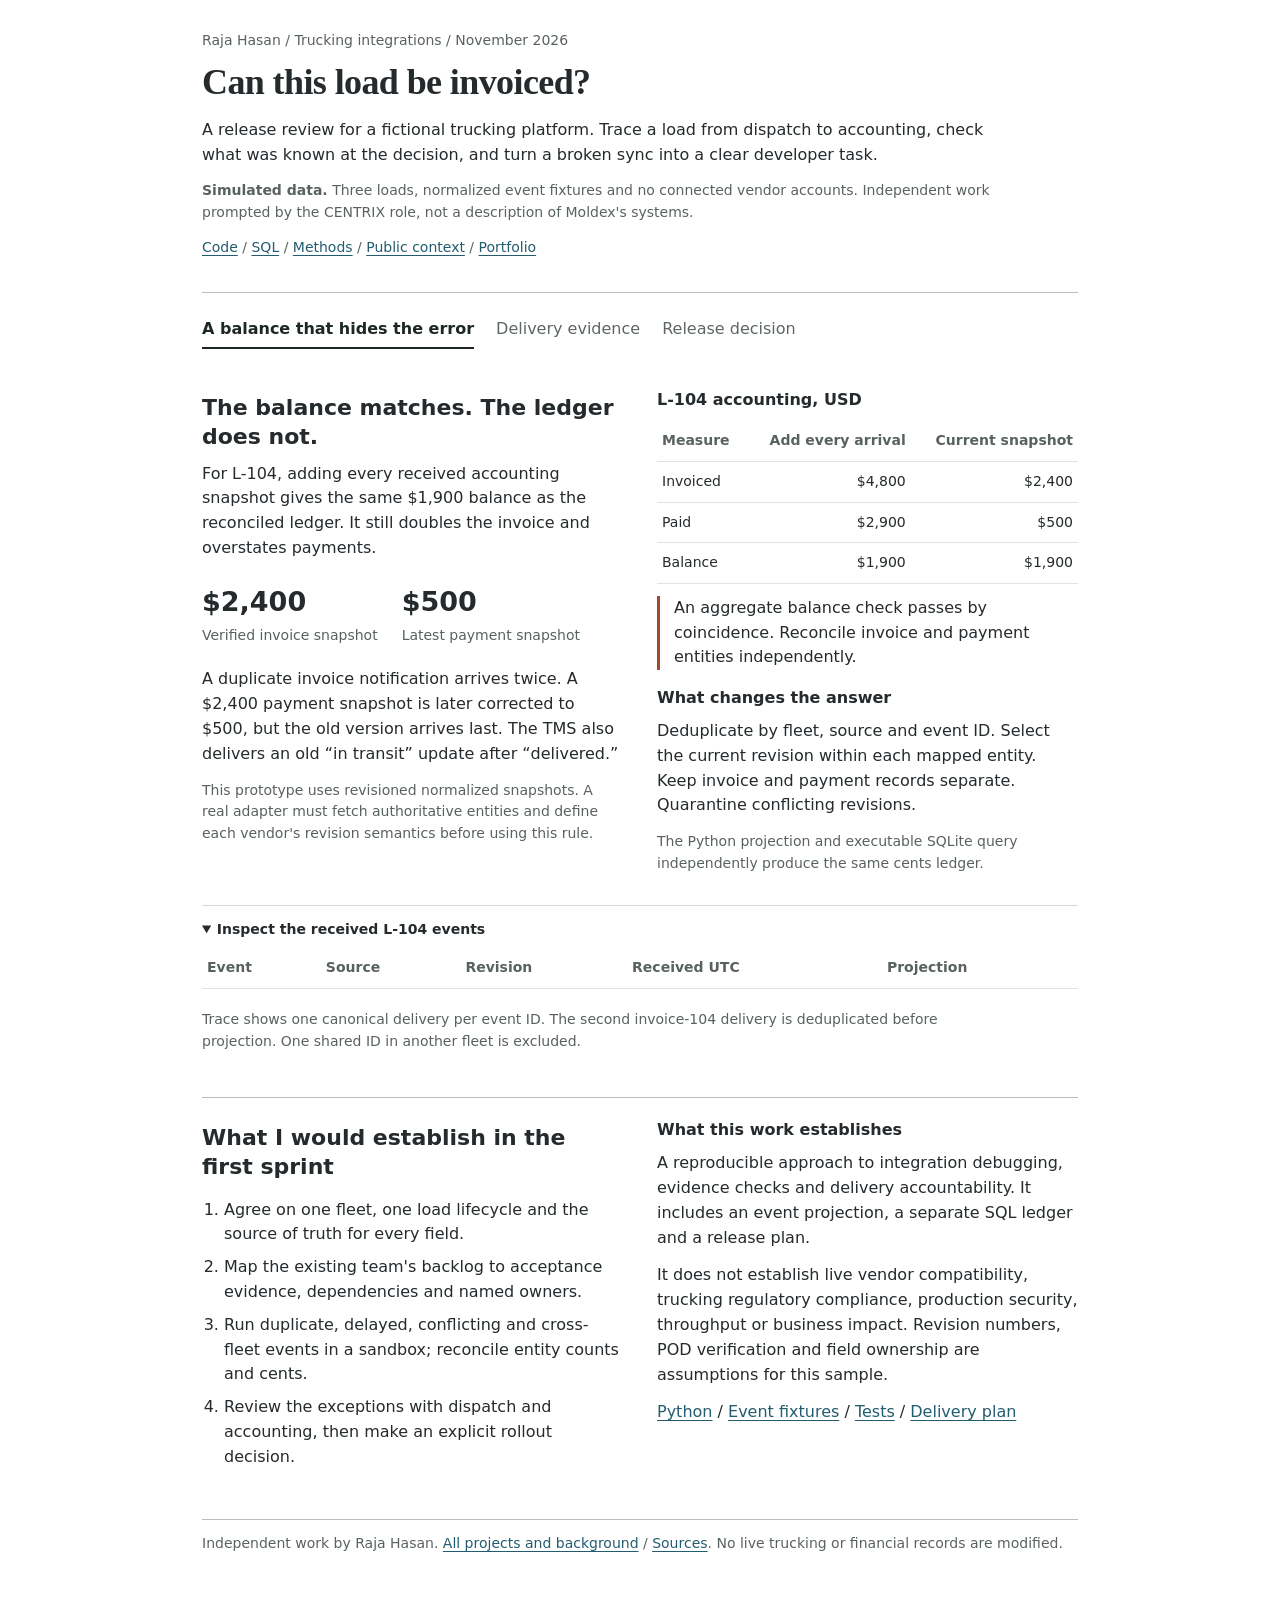
==== report-template.html @ f8e70044 "Add reproducible trucking integration release review" ====
<!doctype html><html lang="en"><head><meta charset="utf-8"><meta name="viewport" content="width=device-width,initial-scale=1"><title>Can this load be invoiced? An integration release review</title><link rel="stylesheet" href="style.css"></head><body><main><header><p class="byline">Raja Hasan / Trucking integrations / November 2026</p><h1>Can this load be invoiced?</h1><p>A release review for a fictional trucking platform. Trace a load from dispatch to accounting, check what was known at the decision, and turn a broken sync into a clear developer task.</p><p class="small"><strong>Simulated data.</strong> Three loads, normalized event fixtures and no connected vendor accounts. Independent work prompted by the CENTRIX role, not a description of Moldex's systems.</p><p class="small"><a href="https://github.com/rhasan55/load-release">Code</a> / <a href="ledger.sql">SQL</a> / <a href="methods.md">Methods</a> / <a href="sources.md">Public context</a> / <a href="https://hasanmraja.com">Portfolio</a></p></header><nav aria-label="Choose a case"><button data-case="ledger" aria-pressed="true">A balance that hides the error</button><button data-case="evidence" aria-pressed="false">Delivery evidence</button><button data-case="release" aria-pressed="false">Release decision</button></nav>
<section class="section case" id="ledger"><div class="grid"><div><h2>The balance matches. The ledger does not.</h2><p>For L-104, adding every received accounting snapshot gives the same $1,900 balance as the reconciled ledger. It still doubles the invoice and overstates payments.</p><div class="metrics"><div class="metric"><b>$2,400</b><span>Verified invoice snapshot</span></div><div class="metric"><b>$500</b><span>Latest payment snapshot</span></div></div><p>A duplicate invoice notification arrives twice. A $2,400 payment snapshot is later corrected to $500, but the old version arrives last. The TMS also delivers an old “in transit” update after “delivered.”</p><p class="small">This prototype uses revisioned normalized snapshots. A real adapter must fetch authoritative entities and define each vendor's revision semantics before using this rule.</p></div><div class="panel"><h3>L-104 accounting, USD</h3><table><thead><tr><th>Measure</th><th class="num">Add every arrival</th><th class="num">Current snapshot</th></tr></thead><tbody><tr><td>Invoiced</td><td class="num">$4,800</td><td class="num">$2,400</td></tr><tr><td>Paid</td><td class="num">$2,900</td><td class="num">$500</td></tr><tr><td>Balance</td><td class="num">$1,900</td><td class="num">$1,900</td></tr></tbody></table><p class="notice">An aggregate balance check passes by coincidence. Reconcile invoice and payment entities independently.</p><h3>What changes the answer</h3><p>Deduplicate by fleet, source and event ID. Select the current revision within each mapped entity. Keep invoice and payment records separate. Quarantine conflicting revisions.</p><p class="small">The Python projection and executable SQLite query independently produce the same cents ledger.</p></div></div><details open><summary>Inspect the received L-104 events</summary><div class="scroll"><table><thead><tr><th>Event</th><th>Source</th><th>Revision</th><th>Received UTC</th><th>Projection</th></tr></thead><tbody id="trace"></tbody></table></div><p class="small">Trace shows one canonical delivery per event ID. The second invoice-104 delivery is deduplicated before projection. One shared ID in another fleet is excluded.</p></details></section>
<section class="section case" id="evidence" hidden><div class="grid"><div><h2>A geofence is not proof of delivery.</h2><p>A truck reaching the destination does not establish a signed POD. The TMS owns delivery status in this example; a document check owns POD verification. Samsara observations provide location context.</p><label for="load">Choose a load at 18:00 UTC</label><select id="load"></select><div id="loadresult" aria-live="polite"></div></div><div class="panel"><h3>What the platform may do next</h3><p><strong>Already invoiced:</strong> review the existing invoice; do not create another.</p><p><strong>Held:</strong> request the missing evidence or resolve the conflicting record.</p><p><strong>Ready for review:</strong> an authorized person may review the invoice draft. This demo makes no writes.</p><p class="small">At 18:00, L-105's POD has not arrived. A second Python run at 18:12 includes it and clears the document hold. The earlier decision never uses later evidence.</p></div></div><label for="note">Choose a structured agent proposal</label><select id="note"></select><div class="grid" style="margin-top:18px"><div><h3>Candidate</h3><pre id="proposal"></pre></div><div aria-live="polite"><h3 id="notestatus"></h3><p id="notereason"></p><p class="small">These are adversarial fixtures, not live model output. Only exact structured field claims are checked. Free-form prose, prompt injection resistance and model quality require a separate evaluation.</p></div></div></section>
<section class="section case" id="release" hidden><div class="grid"><div><h2>Hold the rollout. Give each blocker an owner.</h2><p>Passing code tests means the prototype handles the failures as intended. It does not mean the sample integration is ready to release.</p><div class="metrics"><div class="metric"><b id="blockers"></b><span>Required release checks unresolved</span></div><div class="metric"><b>14</b><span>Automated tests pass</span></div></div><p class="small">Checks below combine fixture-derived data quality checks, executed local tests and a vendor reconciliation gate that has not been run. They are an illustrative acceptance plan.</p></div><div><h3>Owner update, prepared from this review</h3><p>Invoice-206 has two amounts at revision 3. An external truck has no verified fleet mapping. Keep the feature in shadow mode; assign accounting and mapping fixes before the vendor reconciliation run.</p><p>No customer messages, invoices or dispatch updates are sent. Resume rollout only after a source-backed fix, replay and owner sign-off.</p><p><a href="delivery-plan.md">20-hour first-sprint plan</a> / <a href="test-results.txt">Test output</a></p></div></div><div class="scroll"><table><thead><tr><th>Check</th><th>Status</th><th>Owner</th><th>Acceptance and evidence</th></tr></thead><tbody id="checks"></tbody></table></div><details><summary>Inspect a developer-ready task</summary><h3>FIN-02: Resolve conflicting invoice revision</h3><p><strong>Observed:</strong> invoice-206 has $1,800 and $1,850 at revision 3. The projection excludes both and holds L-106.</p><p><strong>Task:</strong> fetch the authoritative invoice from a sandbox or source export, confirm the external-to-load mapping with accounting, and record a newer source-backed version. Preserve both original events for audit.</p><p><strong>Acceptance:</strong> exactly one current invoice amount reconciles in cents; both conflicting inputs remain traceable; replay creates no additional accounting record; the existing invoice never triggers a duplicate create.</p><p><strong>Dependency:</strong> accounting owner selects the correct source record. <strong>Rollback:</strong> disable downstream writes, retain ingress and rebuild the read model from the durable event log.</p></details></section>
<section class="section"><div class="grid"><div><h2>What I would establish in the first sprint</h2><ol class="plainlist"><li>Agree on one fleet, one load lifecycle and the source of truth for every field.</li><li>Map the existing team's backlog to acceptance evidence, dependencies and named owners.</li><li>Run duplicate, delayed, conflicting and cross-fleet events in a sandbox; reconcile entity counts and cents.</li><li>Review the exceptions with dispatch and accounting, then make an explicit rollout decision.</li></ol></div><div><h3>What this work establishes</h3><p>A reproducible approach to integration debugging, evidence checks and delivery accountability. It includes an event projection, a separate SQL ledger and a release plan.</p><p>It does not establish live vendor compatibility, trucking regulatory compliance, production security, throughput or business impact. Revision numbers, POD verification and field ownership are assumptions for this sample.</p><p><a href="engine.py">Python</a> / <a href="fixtures.json">Event fixtures</a> / <a href="test_engine.py">Tests</a> / <a href="delivery-plan.md">Delivery plan</a></p></div></div></section><footer>Independent work by Raja Hasan. <a href="https://hasanmraja.com">All projects and background</a> / <a href="sources.md">Sources</a>. No live trucking or financial records are modified.</footer></main>
<script>const R=__RESULTS__;const $=id=>document.getElementById(id),money=c=>(c/100).toLocaleString('en-US',{style:'currency',currency:'USD'});document.querySelectorAll('button[data-case]').forEach(button=>button.addEventListener('click',()=>{document.querySelectorAll('.case').forEach(s=>s.hidden=s.id!==button.dataset.case);document.querySelectorAll('button[data-case]').forEach(b=>b.setAttribute('aria-pressed',String(b===button)));}));
$('trace').innerHTML=R.trace.filter(t=>t.load==='L-104').sort((a,b)=>a.received_at.localeCompare(b.received_at)).map(t=>`<tr><td>${t.event}</td><td>${t.source}</td><td>${t.version}</td><td>${t.received_at.slice(11,16)}</td><td>${t.used?'Current snapshot':'Superseded'}</td></tr>`).join('');
$('load').innerHTML=R.loads.map((r,i)=>`<option value="${i}">${r.load_id}</option>`).join('');$('load').value='1';function load(){let r=R.loads[+$('load').value];$('loadresult').innerHTML=`<h3 class="${r.invoice_action==='hold'?'bad':'good'}">${({hold:'Hold for evidence',already_invoiced:'Already invoiced',ready_for_review:'Ready for human review'})[r.invoice_action]}</h3><table><tbody><tr><th>TMS status</th><td>${r.status||'Missing'}</td></tr><tr><th>Verified POD</th><td>${r.pod===true?'Yes':'Not available'}</td></tr><tr><th>Invoiced</th><td>${money(r.invoice_cents)}</td></tr><tr><th>Paid</th><td>${money(r.payment_cents)}</td></tr><tr><th>Holds</th><td>${r.holds.join(', ').replaceAll('_',' ')||'None'}</td></tr></tbody></table>`}load();$('load').addEventListener('change',load);
const reasons={supported_for_human_review:'The current mapped TMS event supports this delivery-status claim. It may become an internal draft for a person to review.',unsupported_claim:'The cited source does not own this field or does not support this value. A destination geofence cannot prove delivery.',missing_evidence:'The evidence is absent from this load’s current, decision-time projection. Later documents and another load’s POD cannot support the claim.',unauthorized_action:'The requested action is not permitted. Only an internal note draft is accepted; customer messaging requires a separate authorized workflow.'};$('note').innerHTML=R.notes.map((n,i)=>`<option value="${i}">${n.name}</option>`).join('');function note(){let n=R.notes[+$('note').value];$('proposal').textContent=JSON.stringify(n.proposal,null,2);$('notestatus').textContent=n.result.status==='review'?'Ready for human review':'Held for review';$('notestatus').className=n.result.status==='review'?'good':'bad';$('notereason').textContent=reasons[n.result.reason]||n.result.reason}note();$('note').addEventListener('change',note);
$('blockers').textContent=R.release.blockers.length;$('checks').innerHTML=R.release_checks.map(c=>`<tr><td><strong>${c.id}</strong><br>${c.name}</td><td>${c.status.replaceAll('_',' ')}</td><td>${c.owner}</td><td>${c.acceptance}<br><span class="small">${c.evidence}</span></td></tr>`).join('');</script></body></html>
---- style.css ----
*{box-sizing:border-box}body{margin:0;background:#fff;color:#252a2d;font:16px/1.55 system-ui,sans-serif}main{max-width:940px;margin:0 auto;padding:30px 32px 50px}header{border-bottom:1px solid #b8bfbd;padding-bottom:20px}.byline,.small,footer{font-size:14px;color:#596260}.byline{margin:0 0 9px}h1{font:600 36px/1.2 Georgia,serif;margin:0 0 14px;letter-spacing:-.6px}h2{font-size:22px;line-height:1.3;margin:22px 0 10px}h3{font-size:16px;margin:16px 0 6px}p{margin:8px 0 13px;max-width:790px}a{color:#235c70;text-underline-offset:3px}nav{display:flex;gap:22px;flex-wrap:wrap;margin:18px 0 23px}button{font:inherit;color:#5e6764;padding:6px 0;background:none;border:0;border-bottom:2px solid transparent;cursor:pointer}button[aria-pressed=true]{color:#1d2825;border-color:#1d2825;font-weight:650}.grid{display:grid;grid-template-columns:1fr 1fr;gap:34px}.panel{min-width:0}table{border-collapse:collapse;width:100%;margin:8px 0 12px;font-size:14px}td,th{padding:9px 5px;border-bottom:1px solid #e0e4e1;text-align:left}th{font-weight:600;color:#596260}.num{text-align:right;font-variant-numeric:tabular-nums}.tablewrap{overflow:auto}.metrics{display:flex;gap:24px;flex-wrap:wrap;margin:20px 0}.metric b{display:block;font-size:27px}.metric span{font-size:14px;color:#596260}.eyebrow{display:none}svg{width:100%;height:auto}details{border-top:1px solid #d5dcd8;margin-top:17px;padding-top:13px;font-size:14px}summary{cursor:pointer;font-weight:600}.legend{display:flex;gap:16px;font-size:14px;flex-wrap:wrap}.legend b{color:#27677a}.legend em{color:#a3482c;font-style:normal}pre{font:13px/1.5 ui-monospace,monospace;white-space:pre-wrap;overflow-wrap:anywhere;background:#f4f6f5;padding:14px;max-height:340px;overflow:auto}label{display:block;font-weight:600;margin:14px 0 6px}select{font:inherit;padding:7px 35px 7px 10px;max-width:100%;background:white;border:1px solid #8b9591;border-radius:3px;appearance:none;background-image:linear-gradient(45deg,transparent 50%,#596260 50%),linear-gradient(135deg,#596260 50%,transparent 50%);background-position:calc(100% - 18px) 17px,calc(100% - 13px) 17px;background-size:5px 5px;background-repeat:no-repeat}.flow{display:grid;grid-template-columns:1fr 1fr;gap:16px;margin:20px 0}.flow div{font-size:14px;border-top:1px solid #d5dcd8;padding-top:10px}.flow strong{display:block}.tag{font-size:14px;font-weight:650}.hold{color:#9a3c2e}.review{color:#23634c}.section{padding:0 0 8px;margin:0 0 16px}.section:last-of-type{border-top:1px solid #b8bfbd;padding-top:4px;margin-top:24px}footer{border-top:1px solid #b8bfbd;margin-top:25px;padding-top:13px}.plainlist{padding-left:22px}.plainlist li{margin:8px 0}[hidden]{display:none!important}:focus-visible{outline:3px solid #e4a343;outline-offset:4px}@media(max-width:650px){main{padding:22px 18px}.grid{grid-template-columns:1fr;gap:8px}h1{font-size:30px}nav{gap:18px}.flow{grid-template-columns:1fr}.metrics{gap:20px}}
.notice{border-left:3px solid #a3482c;padding-left:14px}.good{color:#23634c}.bad{color:#9a3c2e}code{font:14px ui-monospace,monospace}.scroll{overflow:auto}caption{text-align:left;margin:8px 0}input{font:inherit}nav a{align-self:center;font-size:14px}
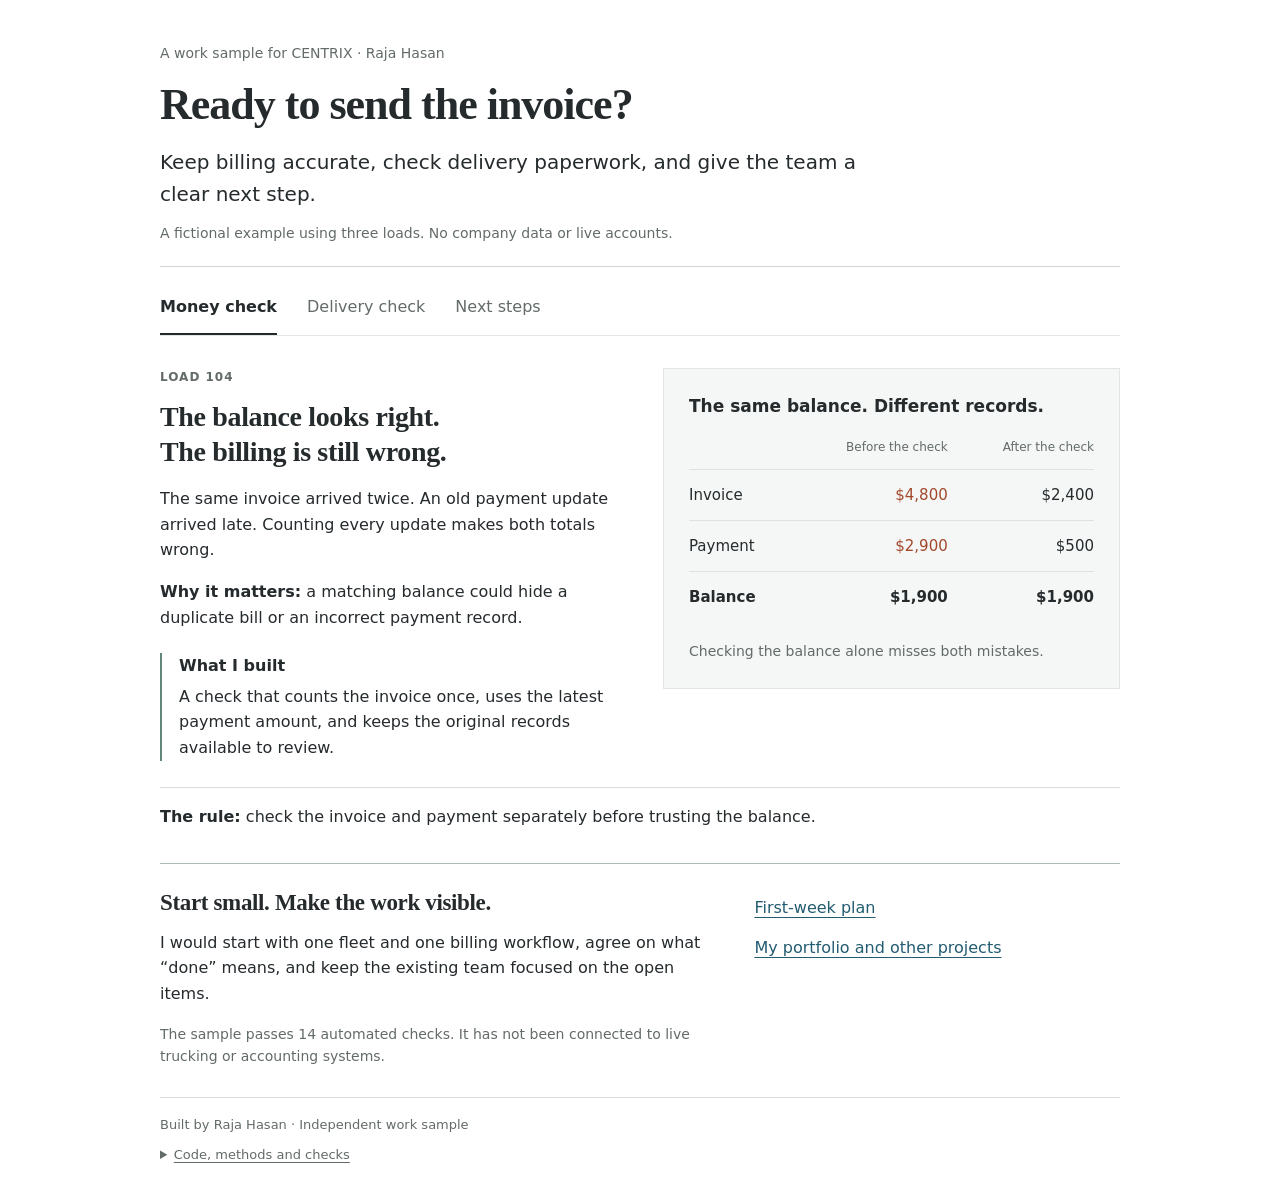
==== commit cc9a1fa4: "Simplify the report for an operations owner" ====
--- a/report-template.html
+++ b/report-template.html
@@ -1,10 +1,5 @@
-<!doctype html><html lang="en"><head><meta charset="utf-8"><meta name="viewport" content="width=device-width,initial-scale=1"><title>Can this load be invoiced? An integration release review</title><link rel="stylesheet" href="style.css"></head><body><main><header><p class="byline">Raja Hasan / Trucking integrations / November 2026</p><h1>Can this load be invoiced?</h1><p>A release review for a fictional trucking platform. Trace a load from dispatch to accounting, check what was known at the decision, and turn a broken sync into a clear developer task.</p><p class="small"><strong>Simulated data.</strong> Three loads, normalized event fixtures and no connected vendor accounts. Independent work prompted by the CENTRIX role, not a description of Moldex's systems.</p><p class="small"><a href="https://github.com/rhasan55/load-release">Code</a> / <a href="ledger.sql">SQL</a> / <a href="methods.md">Methods</a> / <a href="sources.md">Public context</a> / <a href="https://hasanmraja.com">Portfolio</a></p></header><nav aria-label="Choose a case"><button data-case="ledger" aria-pressed="true">A balance that hides the error</button><button data-case="evidence" aria-pressed="false">Delivery evidence</button><button data-case="release" aria-pressed="false">Release decision</button></nav>
-<section class="section case" id="ledger"><div class="grid"><div><h2>The balance matches. The ledger does not.</h2><p>For L-104, adding every received accounting snapshot gives the same $1,900 balance as the reconciled ledger. It still doubles the invoice and overstates payments.</p><div class="metrics"><div class="metric"><b>$2,400</b><span>Verified invoice snapshot</span></div><div class="metric"><b>$500</b><span>Latest payment snapshot</span></div></div><p>A duplicate invoice notification arrives twice. A $2,400 payment snapshot is later corrected to $500, but the old version arrives last. The TMS also delivers an old “in transit” update after “delivered.”</p><p class="small">This prototype uses revisioned normalized snapshots. A real adapter must fetch authoritative entities and define each vendor's revision semantics before using this rule.</p></div><div class="panel"><h3>L-104 accounting, USD</h3><table><thead><tr><th>Measure</th><th class="num">Add every arrival</th><th class="num">Current snapshot</th></tr></thead><tbody><tr><td>Invoiced</td><td class="num">$4,800</td><td class="num">$2,400</td></tr><tr><td>Paid</td><td class="num">$2,900</td><td class="num">$500</td></tr><tr><td>Balance</td><td class="num">$1,900</td><td class="num">$1,900</td></tr></tbody></table><p class="notice">An aggregate balance check passes by coincidence. Reconcile invoice and payment entities independently.</p><h3>What changes the answer</h3><p>Deduplicate by fleet, source and event ID. Select the current revision within each mapped entity. Keep invoice and payment records separate. Quarantine conflicting revisions.</p><p class="small">The Python projection and executable SQLite query independently produce the same cents ledger.</p></div></div><details open><summary>Inspect the received L-104 events</summary><div class="scroll"><table><thead><tr><th>Event</th><th>Source</th><th>Revision</th><th>Received UTC</th><th>Projection</th></tr></thead><tbody id="trace"></tbody></table></div><p class="small">Trace shows one canonical delivery per event ID. The second invoice-104 delivery is deduplicated before projection. One shared ID in another fleet is excluded.</p></details></section>
-<section class="section case" id="evidence" hidden><div class="grid"><div><h2>A geofence is not proof of delivery.</h2><p>A truck reaching the destination does not establish a signed POD. The TMS owns delivery status in this example; a document check owns POD verification. Samsara observations provide location context.</p><label for="load">Choose a load at 18:00 UTC</label><select id="load"></select><div id="loadresult" aria-live="polite"></div></div><div class="panel"><h3>What the platform may do next</h3><p><strong>Already invoiced:</strong> review the existing invoice; do not create another.</p><p><strong>Held:</strong> request the missing evidence or resolve the conflicting record.</p><p><strong>Ready for review:</strong> an authorized person may review the invoice draft. This demo makes no writes.</p><p class="small">At 18:00, L-105's POD has not arrived. A second Python run at 18:12 includes it and clears the document hold. The earlier decision never uses later evidence.</p></div></div><label for="note">Choose a structured agent proposal</label><select id="note"></select><div class="grid" style="margin-top:18px"><div><h3>Candidate</h3><pre id="proposal"></pre></div><div aria-live="polite"><h3 id="notestatus"></h3><p id="notereason"></p><p class="small">These are adversarial fixtures, not live model output. Only exact structured field claims are checked. Free-form prose, prompt injection resistance and model quality require a separate evaluation.</p></div></div></section>
-<section class="section case" id="release" hidden><div class="grid"><div><h2>Hold the rollout. Give each blocker an owner.</h2><p>Passing code tests means the prototype handles the failures as intended. It does not mean the sample integration is ready to release.</p><div class="metrics"><div class="metric"><b id="blockers"></b><span>Required release checks unresolved</span></div><div class="metric"><b>14</b><span>Automated tests pass</span></div></div><p class="small">Checks below combine fixture-derived data quality checks, executed local tests and a vendor reconciliation gate that has not been run. They are an illustrative acceptance plan.</p></div><div><h3>Owner update, prepared from this review</h3><p>Invoice-206 has two amounts at revision 3. An external truck has no verified fleet mapping. Keep the feature in shadow mode; assign accounting and mapping fixes before the vendor reconciliation run.</p><p>No customer messages, invoices or dispatch updates are sent. Resume rollout only after a source-backed fix, replay and owner sign-off.</p><p><a href="delivery-plan.md">20-hour first-sprint plan</a> / <a href="test-results.txt">Test output</a></p></div></div><div class="scroll"><table><thead><tr><th>Check</th><th>Status</th><th>Owner</th><th>Acceptance and evidence</th></tr></thead><tbody id="checks"></tbody></table></div><details><summary>Inspect a developer-ready task</summary><h3>FIN-02: Resolve conflicting invoice revision</h3><p><strong>Observed:</strong> invoice-206 has $1,800 and $1,850 at revision 3. The projection excludes both and holds L-106.</p><p><strong>Task:</strong> fetch the authoritative invoice from a sandbox or source export, confirm the external-to-load mapping with accounting, and record a newer source-backed version. Preserve both original events for audit.</p><p><strong>Acceptance:</strong> exactly one current invoice amount reconciles in cents; both conflicting inputs remain traceable; replay creates no additional accounting record; the existing invoice never triggers a duplicate create.</p><p><strong>Dependency:</strong> accounting owner selects the correct source record. <strong>Rollback:</strong> disable downstream writes, retain ingress and rebuild the read model from the durable event log.</p></details></section>
-<section class="section"><div class="grid"><div><h2>What I would establish in the first sprint</h2><ol class="plainlist"><li>Agree on one fleet, one load lifecycle and the source of truth for every field.</li><li>Map the existing team's backlog to acceptance evidence, dependencies and named owners.</li><li>Run duplicate, delayed, conflicting and cross-fleet events in a sandbox; reconcile entity counts and cents.</li><li>Review the exceptions with dispatch and accounting, then make an explicit rollout decision.</li></ol></div><div><h3>What this work establishes</h3><p>A reproducible approach to integration debugging, evidence checks and delivery accountability. It includes an event projection, a separate SQL ledger and a release plan.</p><p>It does not establish live vendor compatibility, trucking regulatory compliance, production security, throughput or business impact. Revision numbers, POD verification and field ownership are assumptions for this sample.</p><p><a href="engine.py">Python</a> / <a href="fixtures.json">Event fixtures</a> / <a href="test_engine.py">Tests</a> / <a href="delivery-plan.md">Delivery plan</a></p></div></div></section><footer>Independent work by Raja Hasan. <a href="https://hasanmraja.com">All projects and background</a> / <a href="sources.md">Sources</a>. No live trucking or financial records are modified.</footer></main>
-<script>const R=__RESULTS__;const $=id=>document.getElementById(id),money=c=>(c/100).toLocaleString('en-US',{style:'currency',currency:'USD'});document.querySelectorAll('button[data-case]').forEach(button=>button.addEventListener('click',()=>{document.querySelectorAll('.case').forEach(s=>s.hidden=s.id!==button.dataset.case);document.querySelectorAll('button[data-case]').forEach(b=>b.setAttribute('aria-pressed',String(b===button)));}));
-$('trace').innerHTML=R.trace.filter(t=>t.load==='L-104').sort((a,b)=>a.received_at.localeCompare(b.received_at)).map(t=>`<tr><td>${t.event}</td><td>${t.source}</td><td>${t.version}</td><td>${t.received_at.slice(11,16)}</td><td>${t.used?'Current snapshot':'Superseded'}</td></tr>`).join('');
-$('load').innerHTML=R.loads.map((r,i)=>`<option value="${i}">${r.load_id}</option>`).join('');$('load').value='1';function load(){let r=R.loads[+$('load').value];$('loadresult').innerHTML=`<h3 class="${r.invoice_action==='hold'?'bad':'good'}">${({hold:'Hold for evidence',already_invoiced:'Already invoiced',ready_for_review:'Ready for human review'})[r.invoice_action]}</h3><table><tbody><tr><th>TMS status</th><td>${r.status||'Missing'}</td></tr><tr><th>Verified POD</th><td>${r.pod===true?'Yes':'Not available'}</td></tr><tr><th>Invoiced</th><td>${money(r.invoice_cents)}</td></tr><tr><th>Paid</th><td>${money(r.payment_cents)}</td></tr><tr><th>Holds</th><td>${r.holds.join(', ').replaceAll('_',' ')||'None'}</td></tr></tbody></table>`}load();$('load').addEventListener('change',load);
-const reasons={supported_for_human_review:'The current mapped TMS event supports this delivery-status claim. It may become an internal draft for a person to review.',unsupported_claim:'The cited source does not own this field or does not support this value. A destination geofence cannot prove delivery.',missing_evidence:'The evidence is absent from this load’s current, decision-time projection. Later documents and another load’s POD cannot support the claim.',unauthorized_action:'The requested action is not permitted. Only an internal note draft is accepted; customer messaging requires a separate authorized workflow.'};$('note').innerHTML=R.notes.map((n,i)=>`<option value="${i}">${n.name}</option>`).join('');function note(){let n=R.notes[+$('note').value];$('proposal').textContent=JSON.stringify(n.proposal,null,2);$('notestatus').textContent=n.result.status==='review'?'Ready for human review':'Held for review';$('notestatus').className=n.result.status==='review'?'good':'bad';$('notereason').textContent=reasons[n.result.reason]||n.result.reason}note();$('note').addEventListener('change',note);
-$('blockers').textContent=R.release.blockers.length;$('checks').innerHTML=R.release_checks.map(c=>`<tr><td><strong>${c.id}</strong><br>${c.name}</td><td>${c.status.replaceAll('_',' ')}</td><td>${c.owner}</td><td>${c.acceptance}<br><span class="small">${c.evidence}</span></td></tr>`).join('');</script></body></html>
+<!doctype html><html lang="en"><head><meta charset="utf-8"><meta name="viewport" content="width=device-width,initial-scale=1"><title>Ready to send the invoice? | Raja Hasan</title><link rel="stylesheet" href="style.css"></head><body><main><header><p class="byline">A work sample for CENTRIX · Raja Hasan</p><h1>Ready to send the invoice?</h1><p class="intro">Keep billing accurate, check delivery paperwork, and give the team a clear next step.</p><p class="small">A fictional example using three loads. No company data or live accounts.</p></header><nav aria-label="Choose a check"><button data-case="money" aria-pressed="true">Money check</button><button data-case="delivery" aria-pressed="false">Delivery check</button><button data-case="next" aria-pressed="false">Next steps</button></nav>
+<section class="case" id="money"><div class="grid"><div><p class="kicker">LOAD 104</p><h2>The balance looks right.<br>The billing is still wrong.</h2><p>The same invoice arrived twice. An old payment update arrived late. Counting every update makes both totals wrong.</p><p><strong>Why it matters:</strong> a matching balance could hide a duplicate bill or an incorrect payment record.</p><div class="takeaway"><strong>What I built</strong><p>A check that counts the invoice once, uses the latest payment amount, and keeps the original records available to review.</p></div></div><div class="paper"><h3>The same balance. Different records.</h3><table><thead><tr><th></th><th class="num">Before the check</th><th class="num">After the check</th></tr></thead><tbody><tr><td>Invoice</td><td class="num wrong">$4,800</td><td class="num">$2,400</td></tr><tr><td>Payment</td><td class="num wrong">$2,900</td><td class="num">$500</td></tr><tr class="total"><td>Balance</td><td class="num">$1,900</td><td class="num">$1,900</td></tr></tbody></table><p class="small">Checking the balance alone misses both mistakes.</p></div></div><div class="rule"><strong>The rule:</strong> check the invoice and payment separately before trusting the balance.</div></section>
+<section class="case" id="delivery" hidden><div class="grid"><div><p class="kicker">DELIVERY PAPERWORK</p><h2>Arrival is one check.<br>Proof of delivery is another.</h2><p>A truck at the destination does not mean the paperwork is complete. The billing team needs to know what is confirmed and what is missing.</p><label for="load">Look at a load</label><select id="load"></select><p class="small">Records available at 18:00 UTC in this example.</p></div><div class="paper" aria-live="polite"><p class="kicker" id="loadname"></p><h3 id="decision"></h3><dl class="facts"><div><dt>Delivery recorded</dt><dd id="delivered"></dd></div><div><dt>Proof of delivery checked</dt><dd id="proof"></dd></div><div><dt>Invoice already exists</dt><dd id="invoiced"></dd></div></dl><p id="action" class="nextaction"></p></div></div><div class="rule"><strong>The rule:</strong> pause when evidence is missing. Keep a person in charge of sending invoices and customer messages.</div></section>
+<section class="case" id="next" hidden><p class="kicker">THE TEAM'S NEXT MOVE</p><h2>Fix the open items before going live.</h2><p class="lead">The checks work. Two records still need attention, followed by a review against the original systems.</p><div class="steps"><article><span class="stepnum">1</span><div><h3>Confirm the invoice amount</h3><p>Load 106 shows two different amounts. Accounting confirms the correct one; the developer updates the record.</p><p class="small">Owner: Accounting + developer</p></div></article><article><span class="stepnum">2</span><div><h3>Confirm which truck belongs to the load</h3><p>One truck record has no confirmed match. Dispatch verifies it so its updates reach the right load.</p><p class="small">Owner: Dispatch + developer</p></div></article><article><span class="stepnum">3</span><div><h3>Review the results together</h3><p>Compare with the original systems. Walk through the exceptions with the owner before turning on any live changes.</p><p class="small">Owner: Project manager + accounting + dispatch</p></div></article></div><div class="rule"><strong>My role:</strong> keep each item assigned, make the blockers clear, and bring the owner a decision with evidence.</div></section>
+<section class="closing"><div><h2>Start small. Make the work visible.</h2><p>I would start with one fleet and one billing workflow, agree on what “done” means, and keep the existing team focused on the open items.</p><p class="small">The sample passes 14 automated checks. It has not been connected to live trucking or accounting systems.</p></div><div class="closinglinks"><a href="first-week.html">First-week plan</a><a href="https://hasanmraja.com">My portfolio and other projects</a></div></section><footer><span>Built by Raja Hasan · Independent work sample</span><details><summary>Code, methods and checks</summary><p><a href="https://github.com/rhasan55/load-release">GitHub</a> / <a href="methods.md">How it works</a> / <a href="test-results.txt">14 test results</a> / <a href="sources.md">Sources</a></p><p>Simulated records only. No invoices, messages or company records are changed. The technical notes explain the assumptions and limits.</p></details></footer></main><script>const R=__RESULTS__;const $=id=>document.getElementById(id);document.querySelectorAll('button[data-case]').forEach(b=>b.addEventListener('click',()=>{document.querySelectorAll('.case').forEach(s=>s.hidden=s.id!==b.dataset.case);document.querySelectorAll('button[data-case]').forEach(x=>x.setAttribute('aria-pressed',String(x===b)));}));$('load').innerHTML=R.loads.map((r,i)=>`<option value="${i}">Load ${r.load_id.slice(2)}</option>`).join('');$('load').value='1';function show(){let r=R.loads[+$('load').value];$('loadname').textContent='LOAD '+r.load_id.slice(2);$('delivered').textContent=r.status==='delivered'?'Yes':'Not confirmed';$('proof').textContent=r.pod===true?'Yes':'Missing';$('invoiced').textContent=r.invoice_cents>0?'Yes':'No confirmed invoice';$('decision').textContent=r.invoice_action==='already_invoiced'?'Review the existing invoice':r.holds.includes('conflicting_revision')?'Confirm the billing amount':r.invoice_action==='hold'?'Wait for the paperwork':'Ready for a person to review';$('action').textContent=r.invoice_action==='already_invoiced'?'Use the invoice already on file. Do not create a second one.':r.holds.includes('conflicting_revision')?'Two invoice amounts disagree. Accounting needs to confirm the right amount first.':r.invoice_action==='hold'?'Ask for the missing proof of delivery before moving this load to billing.':'The sample checks are complete. A person still reviews the invoice before sending it.'}show();$('load').addEventListener('change',show);</script></body></html>
--- a/style.css
+++ b/style.css
@@ -1,2 +1 @@
-*{box-sizing:border-box}body{margin:0;background:#fff;color:#252a2d;font:16px/1.55 system-ui,sans-serif}main{max-width:940px;margin:0 auto;padding:30px 32px 50px}header{border-bottom:1px solid #b8bfbd;padding-bottom:20px}.byline,.small,footer{font-size:14px;color:#596260}.byline{margin:0 0 9px}h1{font:600 36px/1.2 Georgia,serif;margin:0 0 14px;letter-spacing:-.6px}h2{font-size:22px;line-height:1.3;margin:22px 0 10px}h3{font-size:16px;margin:16px 0 6px}p{margin:8px 0 13px;max-width:790px}a{color:#235c70;text-underline-offset:3px}nav{display:flex;gap:22px;flex-wrap:wrap;margin:18px 0 23px}button{font:inherit;color:#5e6764;padding:6px 0;background:none;border:0;border-bottom:2px solid transparent;cursor:pointer}button[aria-pressed=true]{color:#1d2825;border-color:#1d2825;font-weight:650}.grid{display:grid;grid-template-columns:1fr 1fr;gap:34px}.panel{min-width:0}table{border-collapse:collapse;width:100%;margin:8px 0 12px;font-size:14px}td,th{padding:9px 5px;border-bottom:1px solid #e0e4e1;text-align:left}th{font-weight:600;color:#596260}.num{text-align:right;font-variant-numeric:tabular-nums}.tablewrap{overflow:auto}.metrics{display:flex;gap:24px;flex-wrap:wrap;margin:20px 0}.metric b{display:block;font-size:27px}.metric span{font-size:14px;color:#596260}.eyebrow{display:none}svg{width:100%;height:auto}details{border-top:1px solid #d5dcd8;margin-top:17px;padding-top:13px;font-size:14px}summary{cursor:pointer;font-weight:600}.legend{display:flex;gap:16px;font-size:14px;flex-wrap:wrap}.legend b{color:#27677a}.legend em{color:#a3482c;font-style:normal}pre{font:13px/1.5 ui-monospace,monospace;white-space:pre-wrap;overflow-wrap:anywhere;background:#f4f6f5;padding:14px;max-height:340px;overflow:auto}label{display:block;font-weight:600;margin:14px 0 6px}select{font:inherit;padding:7px 35px 7px 10px;max-width:100%;background:white;border:1px solid #8b9591;border-radius:3px;appearance:none;background-image:linear-gradient(45deg,transparent 50%,#596260 50%),linear-gradient(135deg,#596260 50%,transparent 50%);background-position:calc(100% - 18px) 17px,calc(100% - 13px) 17px;background-size:5px 5px;background-repeat:no-repeat}.flow{display:grid;grid-template-columns:1fr 1fr;gap:16px;margin:20px 0}.flow div{font-size:14px;border-top:1px solid #d5dcd8;padding-top:10px}.flow strong{display:block}.tag{font-size:14px;font-weight:650}.hold{color:#9a3c2e}.review{color:#23634c}.section{padding:0 0 8px;margin:0 0 16px}.section:last-of-type{border-top:1px solid #b8bfbd;padding-top:4px;margin-top:24px}footer{border-top:1px solid #b8bfbd;margin-top:25px;padding-top:13px}.plainlist{padding-left:22px}.plainlist li{margin:8px 0}[hidden]{display:none!important}:focus-visible{outline:3px solid #e4a343;outline-offset:4px}@media(max-width:650px){main{padding:22px 18px}.grid{grid-template-columns:1fr;gap:8px}h1{font-size:30px}nav{gap:18px}.flow{grid-template-columns:1fr}.metrics{gap:20px}}
-.notice{border-left:3px solid #a3482c;padding-left:14px}.good{color:#23634c}.bad{color:#9a3c2e}code{font:14px ui-monospace,monospace}.scroll{overflow:auto}caption{text-align:left;margin:8px 0}input{font:inherit}nav a{align-self:center;font-size:14px}
+*{box-sizing:border-box}body{margin:0;background:#fff;color:#252a2d;font:16px/1.6 system-ui,-apple-system,sans-serif}main{max-width:1040px;margin:auto;padding:42px 40px 30px}header{border-bottom:1px solid #cfd6d3;padding-bottom:22px}.byline,.small,footer,.kicker{font-size:14px;color:#626b67}.byline{margin:0 0 16px}h1{font:600 44px/1.15 Georgia,serif;letter-spacing:-1px;margin:0 0 15px}h2{font:600 28px/1.25 Georgia,serif;letter-spacing:-.35px;margin:0 0 17px}h3{font-size:17px;line-height:1.4;margin:0 0 12px}p{margin:0 0 16px}.intro{font-size:20px;max-width:750px;margin-bottom:12px}header .small{margin-bottom:0}a{color:#235c70;text-underline-offset:4px}nav{display:flex;gap:30px;margin:17px 0 32px;border-bottom:1px solid #e3e7e5}button{font:inherit;background:none;border:0;border-bottom:2px solid transparent;padding:10px 0 13px;cursor:pointer;color:#626b67}button[aria-pressed=true]{color:#252a2d;border-color:#252a2d;font-weight:650}.grid{display:grid;grid-template-columns:1fr 1fr;gap:46px;align-items:start}.kicker{font-weight:650;letter-spacing:1px;font-size:12px;margin:0 0 12px}.paper{background:#f5f7f6;padding:26px 25px;border:1px solid #e0e6e2}.paper h3{margin-bottom:20px}.takeaway{margin-top:23px;border-left:2px solid #638778;padding-left:17px}.takeaway p{margin:5px 0 0}.rule{border-top:1px solid #d8dfdb;margin-top:26px;padding-top:16px;font-size:16px}.case{min-height:365px}.num{text-align:right;font-variant-numeric:tabular-nums}table{width:100%;border-collapse:collapse;font-size:15px}td,th{padding:13px 0;border-bottom:1px solid #dce2de;text-align:left}th{font-size:12px;color:#626b67;font-weight:500;line-height:1.4;max-width:95px;padding-top:0}.wrong{color:#a3482c}.total td{border:0;font-weight:650}.paper .small{margin:18px 0 0}label{display:block;font-size:14px;font-weight:600;margin:23px 0 7px}select{appearance:none;font:inherit;background:#fff;border:1px solid #89958e;border-radius:3px;padding:9px 45px 9px 13px;background-image:linear-gradient(45deg,transparent 50%,#596260 50%),linear-gradient(135deg,#596260 50%,transparent 50%);background-position:calc(100% - 18px) 19px,calc(100% - 13px) 19px;background-size:5px 5px;background-repeat:no-repeat}label+select+.small{margin-top:10px}.facts{margin:0}.facts div{display:flex;justify-content:space-between;gap:20px;border-bottom:1px solid #dce2de;padding:12px 0;font-size:14px}.facts dt{color:#626b67}.facts dd{margin:0;text-align:right;font-weight:600}.nextaction{margin:20px 0 0}.lead{max-width:710px}.steps{display:grid;grid-template-columns:repeat(3,1fr);gap:26px;margin-top:28px}.steps article{border-top:1px solid #cfd6d3;padding-top:17px}.stepnum{display:block;font:24px Georgia,serif;color:#638778;margin-bottom:12px}.steps p{font-size:15px}.steps .small{font-size:13px}.closing{border-top:1px solid #aeb9b2;margin-top:34px;padding-top:25px;display:grid;grid-template-columns:1.5fr 1fr;gap:46px}.closing h2{font-size:23px;margin-bottom:12px}.closinglinks{display:flex;flex-direction:column;gap:14px;padding-top:6px}footer{border-top:1px solid #d8dfdb;padding-top:17px;margin-top:14px;font-size:13px}details{margin-top:9px}summary{cursor:pointer;text-decoration:underline;text-underline-offset:3px}details p{margin:12px 0;max-width:750px}[hidden]{display:none!important}:focus-visible{outline:3px solid #e4a343;outline-offset:4px}@media(max-width:700px){main{padding:26px 20px}h1{font-size:35px}h2{font-size:26px}.intro{font-size:18px}.grid,.closing{grid-template-columns:1fr;gap:22px}.steps{grid-template-columns:1fr;gap:8px}.steps article{display:flex;gap:18px}.stepnum{margin-top:2px}.paper{padding:20px}nav{gap:24px;margin-bottom:25px}.case{min-height:0}.closing{gap:6px}table{font-size:14px}}
